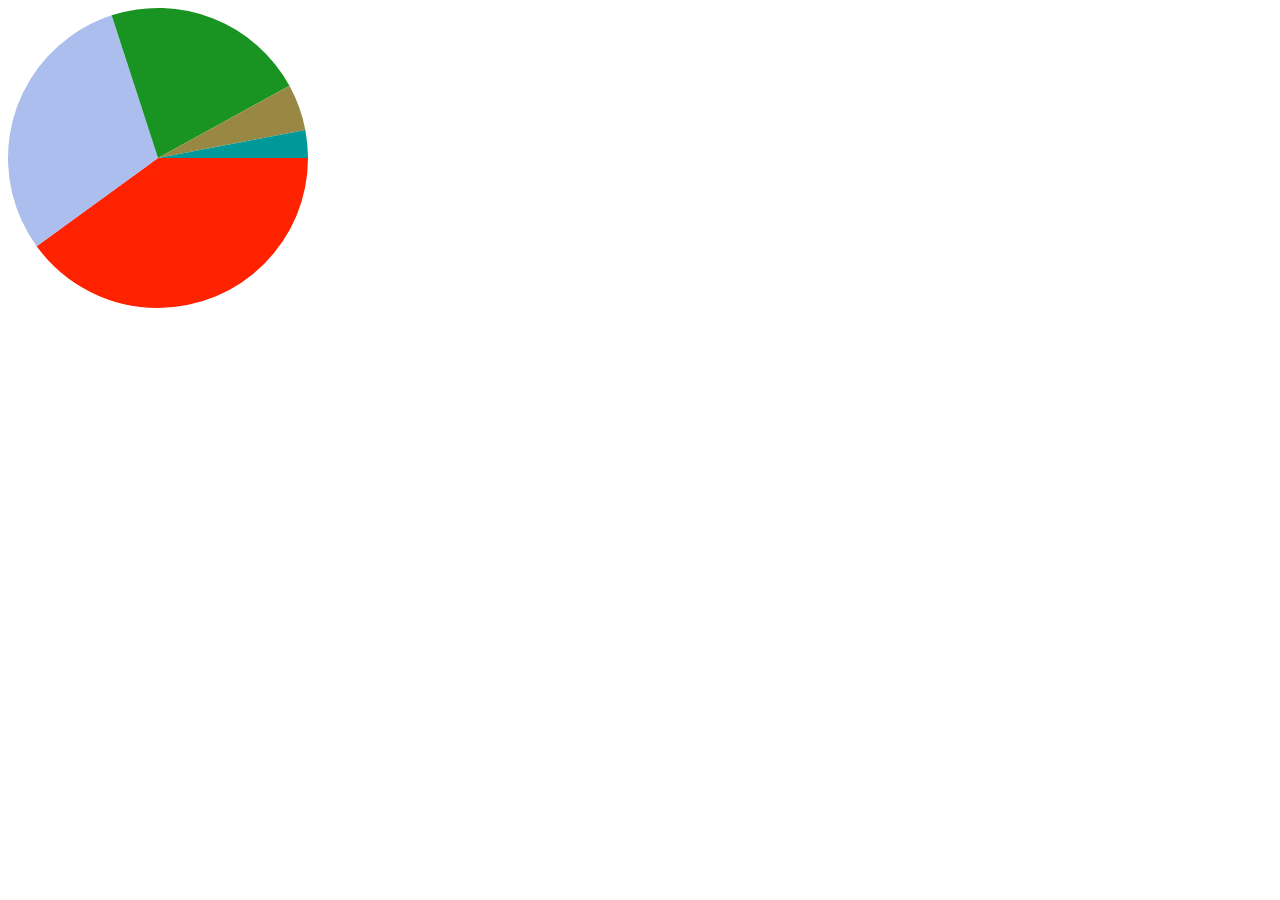
==== pie-chart/index.html @ 90c09d57 "Draw a pie chart" ====
<!DOCTYPE html>
<html lang="en">
<head>
  <meta charset="UTF-8">
  <meta http-equiv="X-UA-Compatible" content="IE=edge">
  <meta name="viewport" content="width=device-width, initial-scale=1.0">
  <title>Pie chart canvas</title>

  <link rel="stylesheet" href="style.css">
</head>
<body>
  <canvas id="canvas" width="300" height="300">
    Your browser does not support the canvas element.
  </canvas>

  <script src="script.js"></script>
</body>
</html>
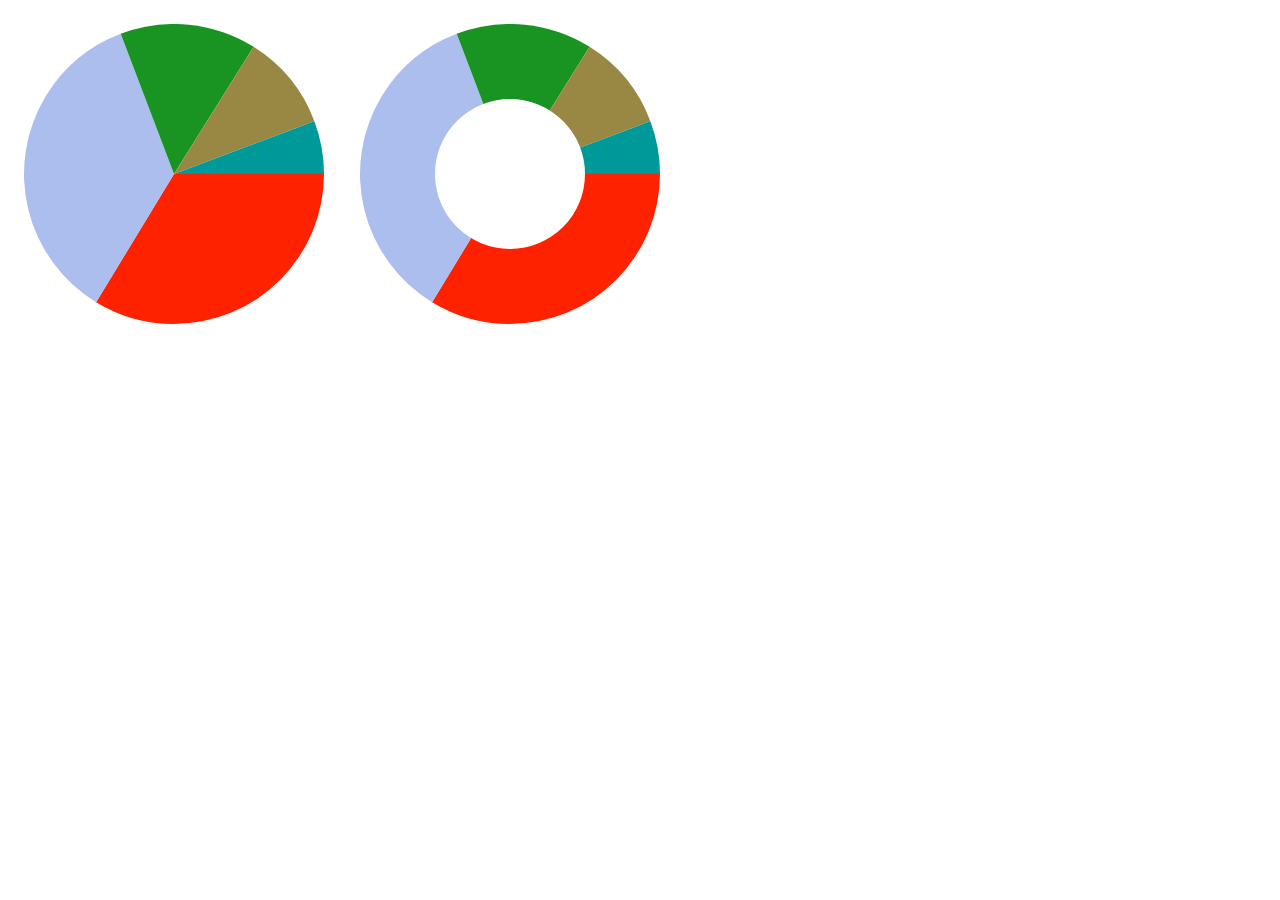
==== commit 0a5317c1: "Draw a doughnut chart from the pie chart" ====
--- a/pie-chart/index.html
+++ b/pie-chart/index.html
@@ -9,7 +9,10 @@
   <link rel="stylesheet" href="style.css">
 </head>
 <body>
-  <canvas id="canvas" width="300" height="300">
+  <canvas id="pie-canvas" width="300" height="300">
+    Your browser does not support the canvas element.
+  </canvas>
+  <canvas id="doughnut-canvas" width="300" height="300">
     Your browser does not support the canvas element.
   </canvas>
 
--- a/pie-chart/style.css
+++ b/pie-chart/style.css
@@ -0,0 +1,3 @@
+canvas {
+  margin: 1rem;
+}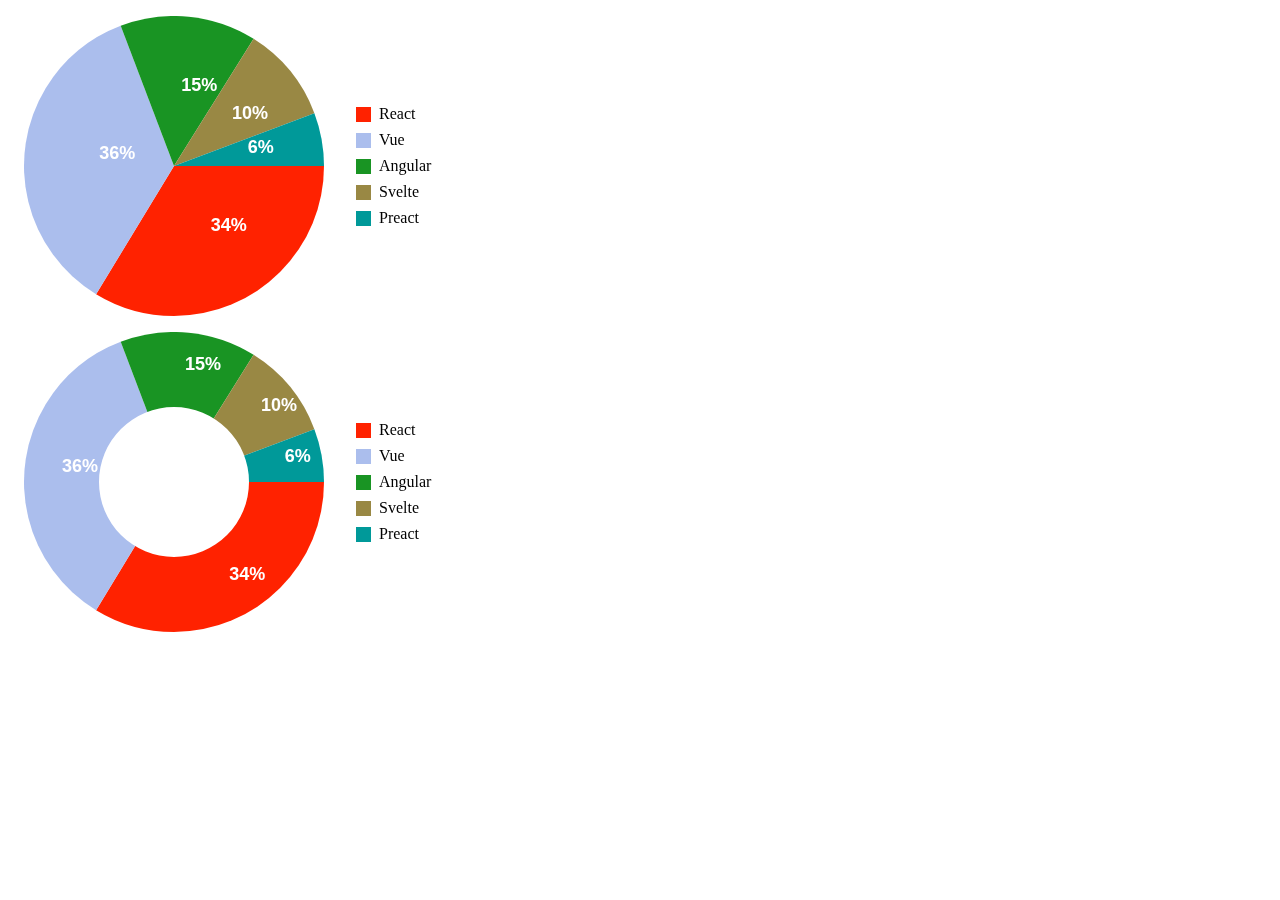
==== commit dc0e4b38: "Show colorful legend" ====
--- a/pie-chart/index.html
+++ b/pie-chart/index.html
@@ -9,12 +9,19 @@
   <link rel="stylesheet" href="style.css">
 </head>
 <body>
-  <canvas id="pie-canvas" width="300" height="300">
-    Your browser does not support the canvas element.
-  </canvas>
-  <canvas id="doughnut-canvas" width="300" height="300">
-    Your browser does not support the canvas element.
-  </canvas>
+  <div class="chart">
+    <canvas id="pie-canvas" width="300" height="300">
+      Your browser does not support the canvas element.
+    </canvas>
+    <div id="pie-legend" class="legend"></div>
+  </div>
+
+  <div class="chart">
+    <canvas id="doughnut-canvas" width="300" height="300">
+      Your browser does not support the canvas element.
+    </canvas>
+    <div id="doughnut-legend" class="legend"></div>
+  </div>
 
   <script src="script.js"></script>
 </body>
--- a/pie-chart/style.css
+++ b/pie-chart/style.css
@@ -1,3 +1,31 @@
-canvas {
+* {
+  box-sizing: border-box;
+}
+
+.chart {
+  display: grid;
+  grid-auto-flow: column;
+  justify-content: start;
+  align-items: center;
+  grid-gap: 2rem;
   margin: 1rem;
+}
+
+.legend {
+  display: grid;
+  grid-gap: 0.5rem;
+}
+
+.legend__item {
+  display: grid;
+  grid-auto-flow: column;
+  justify-content: start;
+  align-items: center;
+  grid-gap: 0.5rem;
+  text-transform: capitalize;
+}
+
+.legend__color {
+  width: 15px;
+  height: 15px;
 }